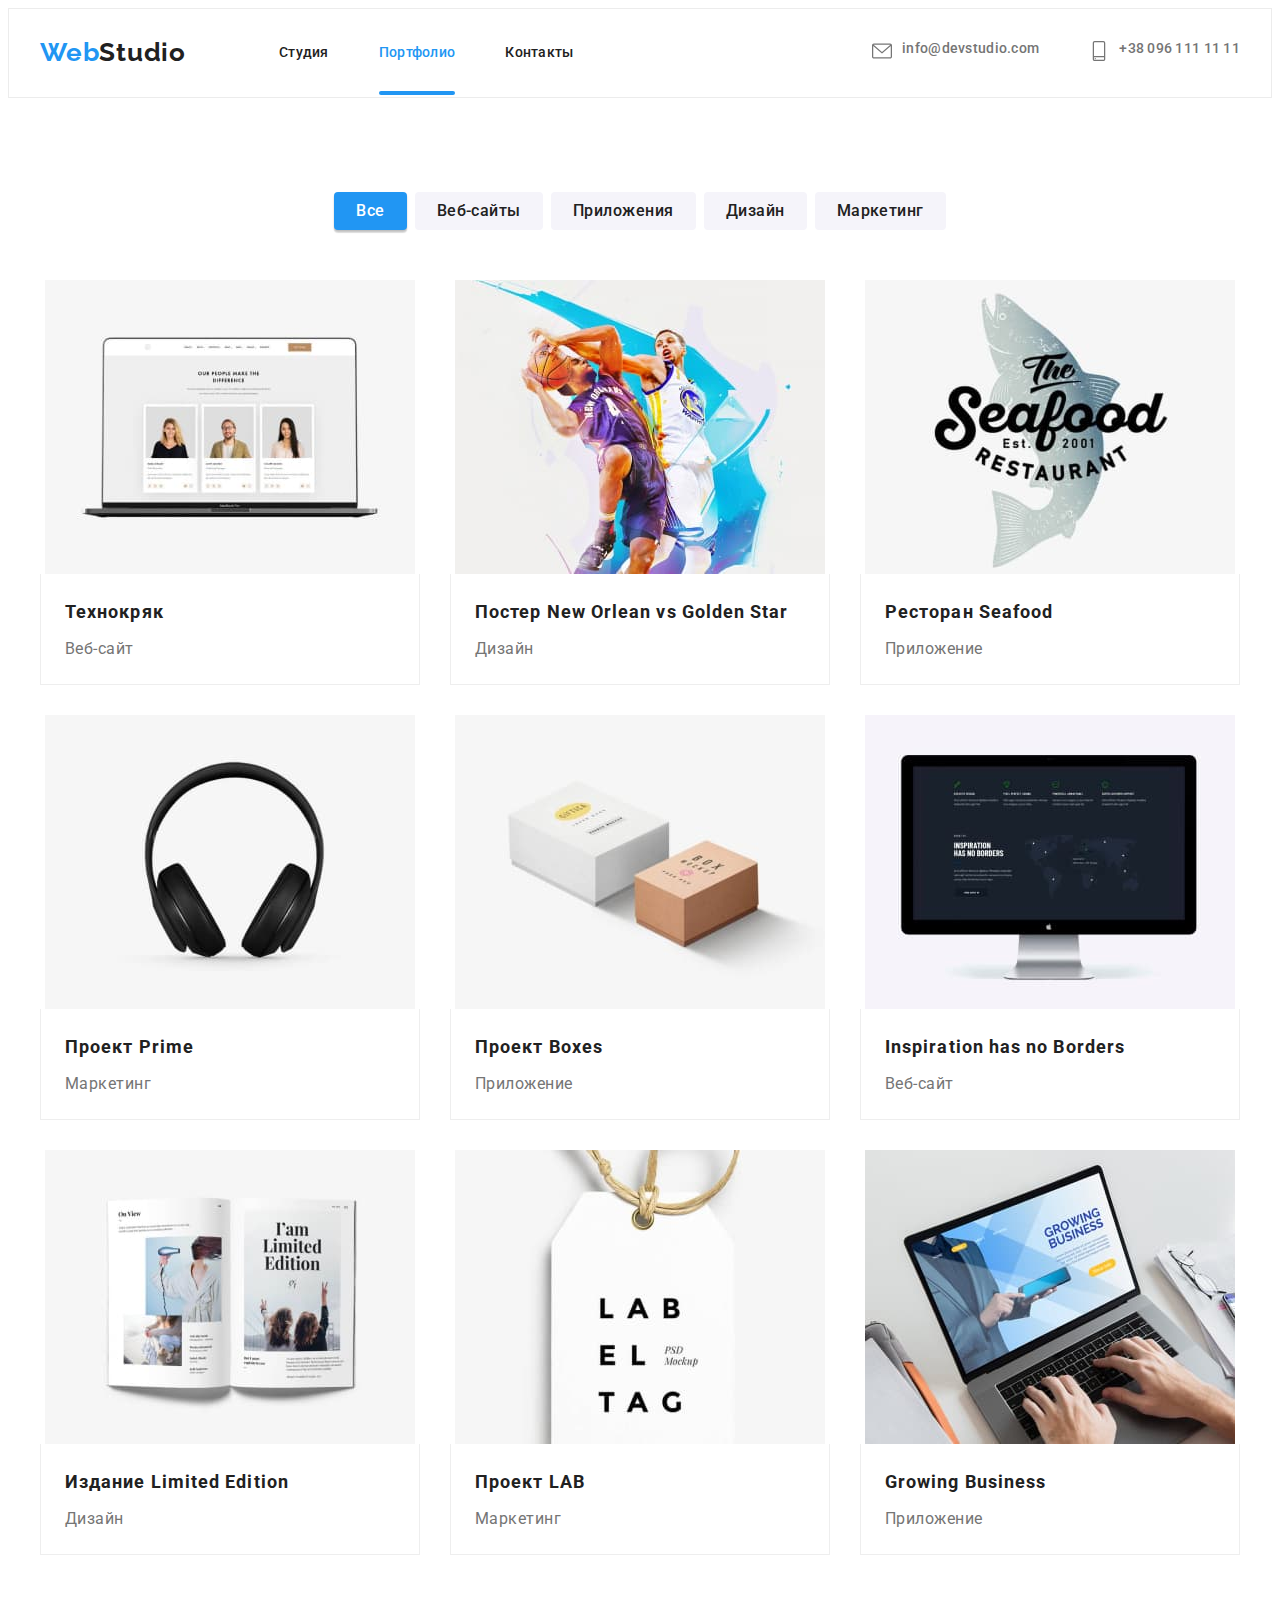
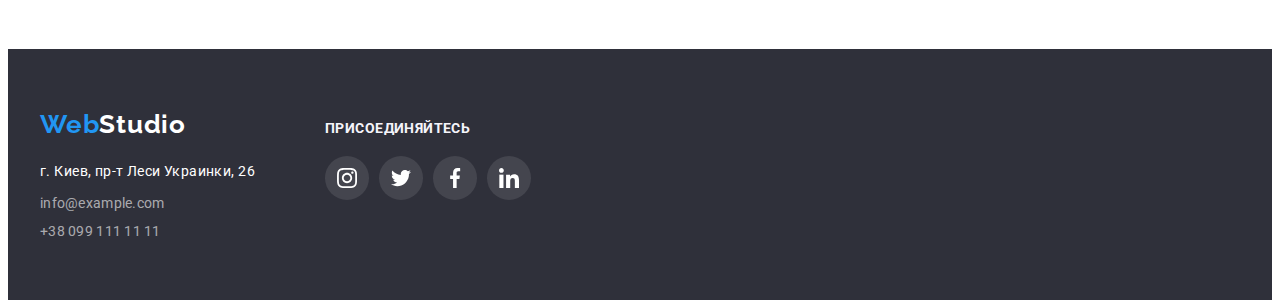
==== portfolio.html @ 468d8569 "add files" ====
<!DOCTYPE html>
<html lang="ru">
  <head>
    <meta charset="UTF-8" />
    <meta http-equiv="X-UA-Compatible" content="IE=edge" />
    <meta name="viewport" content="width=device-width, initial-scale=1.0" />
    <title>Portfolio</title>
    <link rel="stylesheet" href="./css/styles.css" />
    <link rel="preconnect" href="https://fonts.googleapis.com" />
    <link rel="preconnect" href="https://fonts.gstatic.com" crossorigin />
    <link
      href="https://fonts.googleapis.com/css2?family=Raleway:wght@700&family=Roboto:wght@400;500;700;900&display=swap"
      rel="stylesheet"
    />
    <link
      rel="stylesheet"
      href="https://cdnjs.cloudflare.com/ajax/libs/modern-normalize/1.1.0/modern-normalize.min.css"
      integrity="sha512-wpPYUAdjBVSE4KJnH1VR1HeZfpl1ub8YT/NKx4PuQ5NmX2tKuGu6U/JRp5y+Y8XG2tV+wKQpNHVUX03MfMFn9Q=="
      crossorigin="anonymous"
      referrerpolicy="no-referrer"
    />
    <link rel="stylesheet" href="./css/styles.css" />
  </head>
  <body>
    <!-- Шапка страницы -->
    <header class="header">
      <div class="container header-container">
        <nav class="header-navigation">
          <!-- Логотип компании -->
          <a class="header-logo logos link" href="./index.html"
            >Web<span class="header-logos logos link">Studio</span></a
          >
          <!-- Основные страницы сайта-->
          <ul class="header-list list">
            <li class="header-item">
              <a class="header-link links link" href="./index.html">Студия</a>
            </li>
            <li class="header-item">
              <a class="current links link active" href="./portfolio.html">Портфолио</a>
            </li>
            <li class="header-item">
              <a class="header-link links link" href="/">Контакты</a>
            </li>
          </ul>
        </nav>
        <ul class="header-contacts list">
          <li class="header-item">
            <a class="header-mail links link" href="mailto:info@devstudio.com">
              <svg class="header-social-icon" width="20" height="20">
                <use href="./images/icons.svg#icon-mail"></use>
              </svg>
              info@devstudio.com
            </a>
          </li>

          <li class="header-item">
            <a class="header-tel links link" href="tel:+380961111111"
              ><svg class="header-social-icon" width="20" height="20">
                <use href="./images/icons.svg#icon-telephone"></use>
              </svg>
              +38 096 111 11 11</a
            >
          </li>
        </ul>
      </div>
    </header>
    <!-- Главный контент страницы-->
    <main>
      <!-- Основа-->
      <section class="main-portfolio">
        <div class="container">
          <ul class="main-list list">
            <li class="main-item">
              <button class="main-current mainsbtn" type="button">Все</button>
            </li>
            <li class="main-item">
              <button class="main-btn mainsbtn" type="button">Веб-сайты</button>
            </li>
            <li class="main-item">
              <button class="main-btn mainsbtn" type="button">Приложения</button>
            </li>
            <li class="main-item">
              <button class="main-btn mainsbtn" type="button">Дизайн</button>
            </li>
            <li class="main-item">
              <button class="main-btn mainsbtn" type="button">Маркетинг</button>
            </li>
          </ul>
          <h1 class="visually-hidden">Портфолио</h1>
          <ul class="portfolio-list list">
            <li class="portfolio-item">
              <a href="" class="portfolio-link link">
                <div class="portfolio-item-wrap">
                  <img src="./images/img8.jpg" alt="Постер New Orlean vs Golden Star" width="370" />
                  <p class="portfolio-top-text">
                    Технокряк это современная площадка распространения коронавируса. Компании
                    используют эту платформу для цифрового шпионажа и атак на защищённые сервера
                    конкурентов.
                  </p>
                </div>
                <div class="porfolio-item-text">
                  <h2 class="fourth-tittle">Технокряк</h2>
                  <p class="fourth-text" lang="ru">Веб-сайт</p>
                </div>
              </a>
            </li>

            <li class="portfolio-item">
              <a href="" class="portfolio-link link">
                <div class="portfolio-item-wrap">
                  <img src="./images/img9.jpg" alt="Постер New Orlean vs Golden Star" width="370" />
                  <p class="portfolio-top-text">
                    Lorem ipsum dolor sit amet consectetur adipisicing elit. Quidem voluptatibus rem
                    placeat voluptatum quam. Eum earum adipisci, facere totam inventore accusantium
                    fugit ipsa beatae voluptate est, eligendi culpa? Adipisci, expedita.
                  </p>
                </div>
                <div class="porfolio-item-text">
                  <h2 class="fourth-tittle">Постер New Orlean vs Golden Star</h2>
                  <p class="fourth-text" lang="ru">Дизайн</p>
                </div>
              </a>
            </li>
            <li class="portfolio-item">
              <a href="" class="portfolio-link link">
                <div class="portfolio-item-wrap">
                  <img src="./images/img10.jpg" alt="Ресторан Seafood" width="370" />
                  <p class="portfolio-top-text">
                    Lorem ipsum dolor sit amet consectetur adipisicing elit. Quidem voluptatibus rem
                    placeat voluptatum quam. Eum earum adipisci, facere totam inventore accusantium
                    fugit ipsa beatae voluptate est, eligendi culpa? Adipisci, expedita.
                  </p>
                </div>
                <div class="porfolio-item-text">
                  <h2 class="fourth-tittle">Ресторан Seafood</h2>
                  <p class="fourth-text" lang="ru">Приложение</p>
                </div>
              </a>
            </li>
            <li class="portfolio-item">
              <a href="" class="portfolio-link link">
                <div class="portfolio-item-wrap">
                  <img src="./images/img11.jpg" alt="Проект Prime" width="370" />
                  <p class="portfolio-top-text">
                    Lorem ipsum dolor sit amet consectetur adipisicing elit. Quidem voluptatibus rem
                    placeat voluptatum quam. Eum earum adipisci, facere totam inventore accusantium
                    fugit ipsa beatae voluptate est, eligendi culpa? Adipisci, expedita.
                  </p>
                </div>
                <div class="porfolio-item-text">
                  <h2 class="fourth-tittle">Проект Prime</h2>
                  <p class="fourth-text" lang="ru">Маркетинг</p>
                </div>
              </a>
            </li>

            <li class="portfolio-item">
              <a href="" class="portfolio-link link">
                <div class="portfolio-item-wrap">
                  <img src="./images/img12.jpg" alt="Проект Boxes" width="370" />
                  <p class="portfolio-top-text">
                    Lorem ipsum dolor sit amet consectetur adipisicing elit. Quidem voluptatibus rem
                    placeat voluptatum quam. Eum earum adipisci, facere totam inventore accusantium
                    fugit ipsa beatae voluptate est, eligendi culpa? Adipisci, expedita.
                  </p>
                </div>
                <div class="porfolio-item-text">
                  <h2 class="fourth-tittle">Проект Boxes</h2>
                  <p class="fourth-text" lang="ru">Приложение</p>
                </div>
              </a>
            </li>

            <li class="portfolio-item">
              <a href="" class="portfolio-link link">
                <div class="portfolio-item-wrap">
                  <img src="./images/img13.jpg" alt="Inspiration has no Borders" width="370" />
                  <p class="portfolio-top-text">
                    Lorem ipsum dolor sit amet consectetur adipisicing elit. Quidem voluptatibus rem
                    placeat voluptatum quam. Eum earum adipisci, facere totam inventore accusantium
                    fugit ipsa beatae voluptate est, eligendi culpa? Adipisci, expedita.
                  </p>
                </div>
                <div class="porfolio-item-text">
                  <h2 class="fourth-tittle">Inspiration has no Borders</h2>
                  <p class="fourth-text" lang="ru">Веб-сайт</p>
                </div>
              </a>
            </li>

            <li class="portfolio-item">
              <a href="" class="portfolio-link link">
                <div class="portfolio-item-wrap">
                  <img src="./images/img14.jpg" alt="Издание Limited Edition" width="370" />
                  <p class="portfolio-top-text">
                    Lorem ipsum dolor sit amet consectetur adipisicing elit. Quidem voluptatibus rem
                    placeat voluptatum quam. Eum earum adipisci, facere totam inventore accusantium
                    fugit ipsa beatae voluptate est, eligendi culpa? Adipisci, expedita.
                  </p>
                </div>
                <div class="porfolio-item-text">
                  <h2 class="fourth-tittle">Издание Limited Edition</h2>
                  <p class="fourth-text" lang="ru">Дизайн</p>
                </div>
              </a>
            </li>

            <li class="portfolio-item">
              <a href="" class="portfolio-link link">
                <div class="portfolio-item-wrap">
                  <img src="./images/img15.jpg" alt="Проект LAB" width="370" />
                  <p class="portfolio-top-text">
                    Lorem ipsum dolor sit amet consectetur adipisicing elit. Quidem voluptatibus rem
                    placeat voluptatum quam. Eum earum adipisci, facere totam inventore accusantium
                    fugit ipsa beatae voluptate est, eligendi culpa? Adipisci, expedita.
                  </p>
                </div>
                <div class="porfolio-item-text">
                  <h2 class="fourth-tittle">Проект LAB</h2>
                  <p class="fourth-text" lang="ru">Маркетинг</p>
                </div>
              </a>
            </li>
            <li class="portfolio-item">
              <a href="" class="portfolio-link link">
                <div class="portfolio-item-wrap">
                  <img src="./images/img16.jpg" alt="Growing Business" width="370" />
                  <p class="portfolio-top-text">
                    Lorem ipsum dolor sit amet consectetur adipisicing elit. Quidem voluptatibus rem
                    placeat voluptatum quam. Eum earum adipisci, facere totam inventore accusantium
                    fugit ipsa beatae voluptate est, eligendi culpa? Adipisci, expedita.
                  </p>
                </div>
                <div class="porfolio-item-text">
                  <h2 class="fourth-tittle">Growing Business</h2>
                  <p class="fourth-text" lang="ru">Приложение</p>
                </div>
              </a>
            </li>
          </ul>
        </div>
      </section>
    </main>
    <!-- Подвал сайта-->
    <footer class="footer">
      <div class="container">
        <div class="contact-information">
          <a class="header-logo-footer logos link" href="./index.html"
            >Web<span class="footer-logos logos link">Studio</span></a
          >
          <address class="adress">
            <ul class="footer-list list">
              <li class="footer-item">г. Киев, пр-т Леси Украинки, 26</li>

              <li class="footer-mail-item">
                <a class="footer-mail footer-links link" href="mailto:info@example.com"
                  >info@example.com</a
                >
              </li>
              <li>
                <a class="footer-tel footer-links link" href="tel:+380991111111"
                  >+38 099 111 11 11</a
                >
              </li>
            </ul>
          </address>
        </div>
        <div class="logo-adress-social">
          <p class="footer-social-title">Присоединяйтесь</p>
          <ul class="footer-social-list list">
            <li class="footer-social-item">
              <a href="" class="footer-social-link">
                <svg class="footer-social-icon" width="20" height="20">
                  <use href="./images/icons.svg#icon-instagram"></use>
                </svg>
              </a>
            </li>
            <li class="footer-social-item">
              <a href="" class="footer-social-link"
                ><svg class="footer-social-icon" width="20" height="20">
                  <use href="./images/icons.svg#icon-twitter"></use>
                </svg>
              </a>
            </li>
            <li class="footer-social-item">
              <a href="" class="footer-social-link"
                ><svg class="footer-social-icon" width="20" height="20">
                  <use href="./images/icons.svg#icon-facebook"></use>
                </svg>
              </a>
            </li>
            <li class="footer-social-item">
              <a href="" class="footer-social-link"
                ><svg class="footer-social-icon" width="20" height="20">
                  <use href="./images/icons.svg#icon-linkedin"></use>
                </svg>
              </a>
            </li>
          </ul>
        </div>
      </div>
    </footer>
  </body>
</html>
---- css/styles.css ----
:root {
  --main-title-color: #ffffff;
  --second-tittle-color: #212121;
  --first-text-color: #757575;
  --second-text-color: rgba(255, 255, 255, 0.6);
  --main-button-color: #2196f3;
  --main-hero-color: #2f303a;
  --aftermain-color: #f5f4fa;
  --social-icon: #afb1b8;
  --footer-social: rgba(255, 255, 255, 0.1);
  --portfolio-top-text: rgba(33, 150, 243, 0.9);
  --main-text-back: rgba(47, 48, 58, 0.8);
  --ms--cubic: 250ms cubic-bezier(0.4, 0, 0.2, 1);
  --button-color: #188ce8;
}

p,
h1,
h2,
h3,
h4,
h5,
h6 {
  margin: 0;
}
img {
  display: block;
  margin: 0px auto;
}
ul {
  margin: 0;
  padding: 0;
}

button {
  cursor: pointer;
}
.container {
  width: 1200px;
  padding-left: 15px;
  padding-right: 15px;
  margin: 0 auto;
}

.footer > .container {
  display: flex;
  align-items: baseline;
}
body {
  font-family: 'Roboto', sans-serif;
}

.list {
  list-style: none;
}

.link {
  text-decoration: none;
}
.visually-hidden {
  position: absolute;
  white-space: nowrap;
  width: 1px;
  height: 1px;
  overflow: hidden;
  border: 0;
  padding: 0;
  clip: rect(0 0 0 0);
  clip-path: inset(50%);
  margin: -1px;
}

.current {
  text-decoration: none;
  font-weight: 500;
  font-size: 14px;
  line-height: 1.14;
  letter-spacing: 0.02em;
  color: var(--main-button-color);
  position: relative;
}
.logos {
  font-family: Raleway;
  font-weight: 700;
  font-size: 26px;
  line-height: 1.2;
  letter-spacing: 0.03em;
}
.links {
  font-weight: 500;
  font-size: 14px;
  line-height: 1.14;
  letter-spacing: 0.02em;
  padding-top: 32px;
  padding-bottom: 32px;
  display: flex;
}
.footer-links {
  font-style: normal;
  font-weight: 400;
  font-size: 14px;
  line-height: 1.14;
  letter-spacing: 0.02em;
}

.mainsbtn {
  font-family: inherit;
  border-radius: 4px;
  border: none;
  font-weight: 500;
  font-size: 16px;
  line-height: 1.62;
  text-align: center;
  letter-spacing: 0.03em;
  padding: 6px 22px 6px 22px;
}

/* -------------HEADER*/
.header {
  border: 1px solid #ececec;
}
.header-list {
  display: flex;
}
.header-contacts {
  display: flex;
  align-items: center;
  margin-left: auto;
}
.header-navigation {
  display: flex;
  align-items: center;
}
.header-container {
  display: flex;
  align-items: center;
}
.footer-list {
}
.header-logo {
  color: var(--main-button-color);
  padding-top: 24px;
  padding-bottom: 24px;
  margin-right: 93px;
}
.header-logo-footer {
  color: var(--main-button-color);

  margin-bottom: 20px;
  display: flex;
}
.header-item {
  margin-right: 50px;
}
.header-item:last-child {
  margin-right: 0;
}
.header-logos {
  color: var(--second-tittle-color);
}

.header-link {
  color: var(--second-tittle-color);

  transition: color var(--ms--cubic);
}

.header-link:hover,
.header-link:focus {
  color: var(--main-button-color);
}
.current.active::after {
  content: '';
  width: 100%;
  height: 4px;
  border-radius: 10px;
  background-color: var(--main-button-color);
  position: absolute;
  left: 0;
  bottom: -2px;
}
.header-mail {
  color: var(--first-text-color);
  transition: color var(--ms--cubic);
}
.header-mail:hover,
.header-mail:focus {
  color: var(--main-button-color);
}

.header-tel {
  color: var(--first-text-color);
  transition: color var(--ms--cubic);
}
.header-tel:hover,
.header-tel:focus {
  color: var(--main-button-color);
}

.header-social-link {
  display: flex;
  align-items: center;
  justify-content: center;
  color: var(--first-text-color);
}

.header-social-icon {
  fill: currentColor;
  display: flex;
  align-items: center;
  justify-content: center;
  margin-right: 10px;
  padding-bottom: 4px;
}

/* -------------HERO*/
.hero {
  background-color: var(--main-hero-color);
  background-image: linear-gradient(rgba(47, 48, 58, 0.4), rgba(47, 48, 58, 0.4)),
    url(../images/hero-bg.jpg);
  background-repeat: no-repeat;
  background-position: center;
  background-size: cover;
  font-style: inherit;
  text-align: center;
  max-height: 600px;
  max-width: 1600px;
  margin: 0 auto;
  padding-top: 200px;
  padding-bottom: 200px;
}

.hero-item {
  font-weight: 900;
  font-size: 44px;
  line-height: 1.5;
  letter-spacing: 0.06em;
  text-transform: uppercase;
  color: var(--main-title-color);
  margin: auto;
  display: block;
  width: 696px;
  margin-bottom: 30px;
}
.hero-btn {
  font-family: inherit;
  font-weight: 700;
  font-size: 16px;
  line-height: 1.9;
  align-items: center;
  letter-spacing: 0.06em;
  color: var(--main-title-color);
  background: var(--main-button-color);
  box-shadow: 0px 4px 4px rgba(0, 0, 0, 0.15);
  border-radius: 4px;
  border: none;
  padding: 10px 32px 10px 32px;
  display: block;
  margin: auto;
  min-width: 200px;
  transition: background-color var(--ms--cubic), border-radius var(--ms--cubic),
    box-shadow var(--ms--cubic);
}

.hero-btn:hover,
.hero-btn:focus {
  background-color: var(--button-color);
  border-radius: 4px;
  box-shadow: 0px 4px 4px rgba(0, 0, 0, 0.15);
}
.section {
  padding-top: 94px;
  padding-bottom: 94px;
}

.premain-icon {
}

.premain-icon-title {
  font-weight: 700;
  font-size: 36px;
  line-height: 1.17;
  text-align: center;
  letter-spacing: 0.03em;
  color: var(--second-tittle-color);
  margin-bottom: 50px;
}

.premain-icon-item {
  margin-bottom: 30px;
  display: flex;
  align-items: center;
  justify-content: center;
  border-radius: 4px;
  width: 270px;
  height: 120px;
  background: var(--aftermain-color);
  color: var(--social-icon);
}

.premain-icon-item-icon {
  fill: currentColor;
  width: 70px;
  height: 70px;
}

/* -------------PREMAIN*/

.premain-list {
  display: flex;
}

.premain-item {
  margin-right: 30px;
}

.premain-item:last-child {
  margin-right: 0px;
}
.first-title {
  font-weight: 700;
  font-size: 14px;
  line-height: 1.14;
  letter-spacing: 0.03em;
  text-transform: uppercase;
  color: var(--second-tittle-color);
  margin-bottom: 10px;
}
.first-text {
  font-size: 14px;
  line-height: 1.71;
  letter-spacing: 0.03em;
  color: var(--first-text-color);
  width: 270px;
  height: 75px;
}

/* -------------MAIN*/
.main {
  padding-bottom: 94px;
}

.maintitle {
  font-weight: 700;
  font-size: 36px;
  line-height: 1.17;
  text-align: center;
  letter-spacing: 0.03em;
  color: var(--second-tittle-color);
  margin-bottom: 50px;
}
.mainlist {
  display: flex;
  flex-wrap: wrap;
  margin-right: -30px;
  margin-bottom: -30px;
}
.mainitem {
  flex-basis: calc(100% / 3 - 30px);
  margin-right: 30px;
  margin-bottom: 30px;
  position: relative;
}
.main-text {
  position: absolute;
  bottom: 0;
  left: 0;
  width: 100%;
  height: 70px;
  font-style: normal;
  font-weight: bold;
  font-size: 14px;
  line-height: 1.15;
  text-align: center;
  letter-spacing: 0.03em;
  text-transform: uppercase;
  color: var(--main-title-color);
  background-color: var(--main-text-back);
  display: flex;
  justify-content: center;
  flex-wrap: wrap;
  align-content: center;
}
/* -------------AFTERMAIN*/

.aftermain {
  background-color: var(--aftermain-color);
  text-align: center;
}

.aftermain-list {
  display: flex;
  flex-wrap: wrap;
  margin-right: -30px;
  margin-bottom: -30px;
}
.aftermain-item {
  flex-basis: calc(100% / 4 - 30px);
  margin-right: 30px;
  margin-bottom: 30px;
}
.aftermain-item {
  background: var(--main-title-color);
  box-shadow: 0px 1px 3px rgba(0, 0, 0, 0.12), 0px 1px 1px rgba(0, 0, 0, 0.14),
    0px 2px 1px rgba(0, 0, 0, 0.2);
  border-radius: 0px 0px 4px 4px;
  width: 270px;
  height: 428px;
}
.aftermain-title {
  font-weight: 700;
  font-size: 36px;
  line-height: 1.16;
  text-align: center;
  letter-spacing: 0.03em;
  color: var(--second-tittle-color);
  margin-bottom: 50px;
}

.after-main-text {
  padding: 30px 32px;
}
.porfolio-item-text {
  padding-top: 20px;
  padding-left: 24px;
  padding-bottom: 20px;
  padding-right: 24px;
  border: 1px solid #eeeeee;
  border-width: 0px 1px 1px 1px;
}
.second-title {
  font-weight: 500;
  font-size: 16px;
  line-height: 1.19;
  text-align: center;
  letter-spacing: 0.03em;
  color: var(--second-tittle-color);
  margin-bottom: 10px;
}

.third-title {
  font-size: 16px;
  line-height: 1.19;
  text-align: center;
  letter-spacing: 0.03em;
  color: var(--first-text-color);
  margin-bottom: 16px;
}

.masters-social-list {
  display: flex;
  justify-content: center;
}

.masters-social-item {
  width: 44px;
  height: 44px;
}

.masters-social-item + .masters-social-item {
  margin-left: 10px;
}

.masters-social-link {
  width: 100%;
  height: 100%;
  border-radius: 50%;
  display: flex;
  align-items: center;
  justify-content: center;
  background-color: var(--main-title-color);
  color: var(--social-icon);
  transition: color var(--ms--cubic), background-color var(--ms--cubic);
}

.masters-social-icon {
  fill: currentColor;
}

.masters-social-link:hover,
.masters-social-link:focus {
  background-color: var(--main-button-color);
  color: var(--aftermain-color);
}

/*CLIENTS*/

.clients {
  padding-top: 94px;
  padding-bottom: 94px;
}

.clients-title {
  font-weight: 700;
  font-size: 36px;
  line-height: 1.17;
  text-align: center;
  letter-spacing: 0.03em;
  color: var(--second-tittle-color);
  margin-bottom: 50px;
}
.clients-list {
  display: flex;
  flex-wrap: wrap;
  margin-right: -30px;
  justify-content: center;
}
.clients-item {
  flex-basis: calc(100% / 6 - 30px);
  margin-right: 30px;
}

.clients-item-icon {
  width: 106px;
  height: 60px;
  fill: currentColor;
}

.clients-item-link {
  display: flex;
  align-items: center;
  justify-content: center;
  color: var(--social-icon);
  border: 1px solid #afb1b8;
  box-sizing: border-box;
  border-radius: 4px;
  width: 170px;
  height: 92px;
  display: flex;
  align-items: center;
  justify-content: center;
  transition: color var(--ms--cubic), border var(--ms--cubic);
}

.clients-item-link:hover,
.clients-item-link:focus {
  color: var(--main-button-color);
  border: 1px solid #2196f3;
}

/* -------------FOOTER*/
.footer {
  background-color: var(--main-hero-color);
  font-style: inherit;
  padding-top: 60px;
  padding-bottom: 60px;
}

.footer-item {
  font-weight: 400;
  font-size: 14px;
  line-height: 1.71;
  letter-spacing: 0.03em;
  color: var(--main-title-color);
  font-style: normal;
  margin-bottom: 9px;
  display: flex;
}

.footer-logos {
  font-family: Raleway;
  font-weight: 700;
  font-size: 26px;
  line-height: 1.2;
  letter-spacing: 0.03em;
  color: var(--main-title-color);
}
.footer-mail-item {
  margin-bottom: 9px;
}
.footer-mail {
  color: var(--second-text-color);
  display: inline-block;
  transition: color var(--ms--cubic);
}
.footer-mail:hover,
.footer-mail:focus {
  color: var(--main-button-color);
}

.footer-tel {
  color: var(--second-text-color);
  transition: color var(--ms--cubic);
}
.footer-tel:hover,
.footer-tel:focus {
  color: var(--main-button-color);
}

.footer-social-list {
  display: flex;
}
.footer-social {
}

.footer-social-item {
  width: 44px;
  height: 44px;
}
.logo-adress-social {
  margin-left: 70px;
}
.footer-social-item + .footer-social-item {
  margin-left: 10px;
}
.footer-social-title {
  font-style: normal;
  font-weight: bold;
  font-size: 14px;
  line-height: 1.1;
  letter-spacing: 0.03em;
  text-transform: uppercase;
  color: var(--aftermain-color);
  margin-bottom: 20px;
}

.footer-social-link {
  width: 100%;
  height: 100%;
  border-radius: 50%;
  display: flex;
  align-items: center;
  justify-content: center;
  background-color: var(--footer-social);
  color: var(--main-title-color);
  transition: background-color var(--ms--cubic);
}

.footer-social-icon {
  fill: currentColor;
}

.footer-social-link:hover,
.footer-social-link:focus {
  background-color: var(--main-button-color);
}
.backdrop {
  width: 100vw;
  height: 100vh;
  background-color: rgba(23, 26, 36, 0.2);
  position: fixed;
  top: 0;
  left: 0;
  transition: opacity 300ms, visibility 300ms;
}
.backdrop.is-hidden .modal {
  transform: scale(1.5) rotate(270deg) translate(100px, 100px);
}

.modal {
  width: 528px;
  min-height: 581px;
  background-color: #ffffff;
  border-radius: 5px;
  position: absolute;
  top: 50%;
  left: 50%;
  transform: scale(1) rotate(0) translate(-50%, -50%);
  transition: transform 250ms;
}

.modal-close {
  position: absolute;
  top: 10px;
  right: 10px;
  width: 30px;
  height: 30px;
  background-color: transparent;
  border: 1px solid #999999;
  border-radius: 50%;
  display: flex;
  align-items: center;
  justify-content: center;
}

.is-hidden {
  visibility: hidden;
  opacity: 0;
  pointer-events: none;
}

/* -------------PORTFOLIO*/
.main-current {
  color: var(--main-title-color);
  background: var(--main-button-color);
  box-shadow: 0px 3px 1px rgba(0, 0, 0, 0.1), 0px 1px 2px rgba(0, 0, 0, 0.08),
    0px 2px 2px rgba(0, 0, 0, 0.12);
}

.main-btn {
  color: var(--second-tittle-color);
  background: var(--aftermain-color);
  transition: color var(--ms--cubic), background var(--ms--cubic), box-shadow var(--ms--cubic);
}

.main-btn:hover,
.main-btn:active,
.main-btn:focus {
  color: var(--main-title-color);
  background: var(--main-button-color);
  box-shadow: 0px 3px 1px rgba(0, 0, 0, 0.1), 0px 1px 2px rgba(0, 0, 0, 0.08),
    0px 2px 2px rgba(0, 0, 0, 0.12);
}
.main-list {
  display: flex;
  text-align: center;
  margin-bottom: 50px;
  justify-content: center;
}
.main-portfolio {
  padding-top: 94px;
  padding-bottom: 94px;
}
.main-item {
  margin-right: 8px;
}
.main-item:last-child {
  margin-right: 0;
}
.portfolio-list {
  display: flex;
  flex-wrap: wrap;
  margin-right: -30px;
  margin-bottom: -30px;
}
.portfolio-item {
  background: var(--main-title-color);
  box-sizing: border-box;
  flex-basis: calc(100% / 3 - 30px);
  margin-right: 30px;
  margin-bottom: 30px;
  transition: transform var(--ms--cubic);
}

.portfolio-item:hover .portfolio-top-text,
.portfolio-item:focus .portfolio-top-text {
  transform: translateY(0);
}

.portfolio-link {
  display: block;
  transition: box-shadow var(--ms--cubic);
  transition: transform var(--ms--cubic);
}

.portfolio-link:hover,
.portfolio-link:focus {
  box-shadow: 0px 1px 1px rgba(0, 0, 0, 0.12), 0px 4px 4px rgba(0, 0, 0, 0.06),
    1px 4px 6px rgba(0, 0, 0, 0.16);
}
.portfolio-link:hover .portfolio-top-text,
.portfolio-link:focus .portfolio-top-text {
  transform: translateY(0);
}

.fourth-tittle {
  font-weight: 700;
  font-size: 18px;
  line-height: 2;
  letter-spacing: 0.06em;
  color: var(--second-tittle-color);
  margin-bottom: 4px;
}

.fourth-text {
  font-size: 16px;
  line-height: 1.87;
  letter-spacing: 0.03em;
  color: var(--first-text-color);
}
.portfolio-item-wrap {
  position: relative;
  overflow: hidden;
}
.portfolio-top-text {
  position: absolute;
  left: 0;
  top: 0;
  font-style: normal;
  font-weight: normal;
  font-size: 18px;
  line-height: 1.56;
  letter-spacing: 0.03em;
  color: var(--main-title-color);
  background-color: var(--portfolio-top-text);
  padding: 63px 24px;
  height: 100%;
  transform: translateY(101%);
  transition: transform var(--ms--cubic);
}
---- css/styles.css ----
:root {
  --main-title-color: #ffffff;
  --second-tittle-color: #212121;
  --first-text-color: #757575;
  --second-text-color: rgba(255, 255, 255, 0.6);
  --main-button-color: #2196f3;
  --main-hero-color: #2f303a;
  --aftermain-color: #f5f4fa;
  --social-icon: #afb1b8;
  --footer-social: rgba(255, 255, 255, 0.1);
  --portfolio-top-text: rgba(33, 150, 243, 0.9);
  --main-text-back: rgba(47, 48, 58, 0.8);
  --ms--cubic: 250ms cubic-bezier(0.4, 0, 0.2, 1);
  --button-color: #188ce8;
}

p,
h1,
h2,
h3,
h4,
h5,
h6 {
  margin: 0;
}
img {
  display: block;
  margin: 0px auto;
}
ul {
  margin: 0;
  padding: 0;
}

button {
  cursor: pointer;
}
.container {
  width: 1200px;
  padding-left: 15px;
  padding-right: 15px;
  margin: 0 auto;
}

.footer > .container {
  display: flex;
  align-items: baseline;
}
body {
  font-family: 'Roboto', sans-serif;
}

.list {
  list-style: none;
}

.link {
  text-decoration: none;
}
.visually-hidden {
  position: absolute;
  white-space: nowrap;
  width: 1px;
  height: 1px;
  overflow: hidden;
  border: 0;
  padding: 0;
  clip: rect(0 0 0 0);
  clip-path: inset(50%);
  margin: -1px;
}

.current {
  text-decoration: none;
  font-weight: 500;
  font-size: 14px;
  line-height: 1.14;
  letter-spacing: 0.02em;
  color: var(--main-button-color);
  position: relative;
}
.logos {
  font-family: Raleway;
  font-weight: 700;
  font-size: 26px;
  line-height: 1.2;
  letter-spacing: 0.03em;
}
.links {
  font-weight: 500;
  font-size: 14px;
  line-height: 1.14;
  letter-spacing: 0.02em;
  padding-top: 32px;
  padding-bottom: 32px;
  display: flex;
}
.footer-links {
  font-style: normal;
  font-weight: 400;
  font-size: 14px;
  line-height: 1.14;
  letter-spacing: 0.02em;
}

.mainsbtn {
  font-family: inherit;
  border-radius: 4px;
  border: none;
  font-weight: 500;
  font-size: 16px;
  line-height: 1.62;
  text-align: center;
  letter-spacing: 0.03em;
  padding: 6px 22px 6px 22px;
}

/* -------------HEADER*/
.header {
  border: 1px solid #ececec;
}
.header-list {
  display: flex;
}
.header-contacts {
  display: flex;
  align-items: center;
  margin-left: auto;
}
.header-navigation {
  display: flex;
  align-items: center;
}
.header-container {
  display: flex;
  align-items: center;
}
.footer-list {
}
.header-logo {
  color: var(--main-button-color);
  padding-top: 24px;
  padding-bottom: 24px;
  margin-right: 93px;
}
.header-logo-footer {
  color: var(--main-button-color);

  margin-bottom: 20px;
  display: flex;
}
.header-item {
  margin-right: 50px;
}
.header-item:last-child {
  margin-right: 0;
}
.header-logos {
  color: var(--second-tittle-color);
}

.header-link {
  color: var(--second-tittle-color);

  transition: color var(--ms--cubic);
}

.header-link:hover,
.header-link:focus {
  color: var(--main-button-color);
}
.current.active::after {
  content: '';
  width: 100%;
  height: 4px;
  border-radius: 10px;
  background-color: var(--main-button-color);
  position: absolute;
  left: 0;
  bottom: -2px;
}
.header-mail {
  color: var(--first-text-color);
  transition: color var(--ms--cubic);
}
.header-mail:hover,
.header-mail:focus {
  color: var(--main-button-color);
}

.header-tel {
  color: var(--first-text-color);
  transition: color var(--ms--cubic);
}
.header-tel:hover,
.header-tel:focus {
  color: var(--main-button-color);
}

.header-social-link {
  display: flex;
  align-items: center;
  justify-content: center;
  color: var(--first-text-color);
}

.header-social-icon {
  fill: currentColor;
  display: flex;
  align-items: center;
  justify-content: center;
  margin-right: 10px;
  padding-bottom: 4px;
}

/* -------------HERO*/
.hero {
  background-color: var(--main-hero-color);
  background-image: linear-gradient(rgba(47, 48, 58, 0.4), rgba(47, 48, 58, 0.4)),
    url(../images/hero-bg.jpg);
  background-repeat: no-repeat;
  background-position: center;
  background-size: cover;
  font-style: inherit;
  text-align: center;
  max-height: 600px;
  max-width: 1600px;
  margin: 0 auto;
  padding-top: 200px;
  padding-bottom: 200px;
}

.hero-item {
  font-weight: 900;
  font-size: 44px;
  line-height: 1.5;
  letter-spacing: 0.06em;
  text-transform: uppercase;
  color: var(--main-title-color);
  margin: auto;
  display: block;
  width: 696px;
  margin-bottom: 30px;
}
.hero-btn {
  font-family: inherit;
  font-weight: 700;
  font-size: 16px;
  line-height: 1.9;
  align-items: center;
  letter-spacing: 0.06em;
  color: var(--main-title-color);
  background: var(--main-button-color);
  box-shadow: 0px 4px 4px rgba(0, 0, 0, 0.15);
  border-radius: 4px;
  border: none;
  padding: 10px 32px 10px 32px;
  display: block;
  margin: auto;
  min-width: 200px;
  transition: background-color var(--ms--cubic), border-radius var(--ms--cubic),
    box-shadow var(--ms--cubic);
}

.hero-btn:hover,
.hero-btn:focus {
  background-color: var(--button-color);
  border-radius: 4px;
  box-shadow: 0px 4px 4px rgba(0, 0, 0, 0.15);
}
.section {
  padding-top: 94px;
  padding-bottom: 94px;
}

.premain-icon {
}

.premain-icon-title {
  font-weight: 700;
  font-size: 36px;
  line-height: 1.17;
  text-align: center;
  letter-spacing: 0.03em;
  color: var(--second-tittle-color);
  margin-bottom: 50px;
}

.premain-icon-item {
  margin-bottom: 30px;
  display: flex;
  align-items: center;
  justify-content: center;
  border-radius: 4px;
  width: 270px;
  height: 120px;
  background: var(--aftermain-color);
  color: var(--social-icon);
}

.premain-icon-item-icon {
  fill: currentColor;
  width: 70px;
  height: 70px;
}

/* -------------PREMAIN*/

.premain-list {
  display: flex;
}

.premain-item {
  margin-right: 30px;
}

.premain-item:last-child {
  margin-right: 0px;
}
.first-title {
  font-weight: 700;
  font-size: 14px;
  line-height: 1.14;
  letter-spacing: 0.03em;
  text-transform: uppercase;
  color: var(--second-tittle-color);
  margin-bottom: 10px;
}
.first-text {
  font-size: 14px;
  line-height: 1.71;
  letter-spacing: 0.03em;
  color: var(--first-text-color);
  width: 270px;
  height: 75px;
}

/* -------------MAIN*/
.main {
  padding-bottom: 94px;
}

.maintitle {
  font-weight: 700;
  font-size: 36px;
  line-height: 1.17;
  text-align: center;
  letter-spacing: 0.03em;
  color: var(--second-tittle-color);
  margin-bottom: 50px;
}
.mainlist {
  display: flex;
  flex-wrap: wrap;
  margin-right: -30px;
  margin-bottom: -30px;
}
.mainitem {
  flex-basis: calc(100% / 3 - 30px);
  margin-right: 30px;
  margin-bottom: 30px;
  position: relative;
}
.main-text {
  position: absolute;
  bottom: 0;
  left: 0;
  width: 100%;
  height: 70px;
  font-style: normal;
  font-weight: bold;
  font-size: 14px;
  line-height: 1.15;
  text-align: center;
  letter-spacing: 0.03em;
  text-transform: uppercase;
  color: var(--main-title-color);
  background-color: var(--main-text-back);
  display: flex;
  justify-content: center;
  flex-wrap: wrap;
  align-content: center;
}
/* -------------AFTERMAIN*/

.aftermain {
  background-color: var(--aftermain-color);
  text-align: center;
}

.aftermain-list {
  display: flex;
  flex-wrap: wrap;
  margin-right: -30px;
  margin-bottom: -30px;
}
.aftermain-item {
  flex-basis: calc(100% / 4 - 30px);
  margin-right: 30px;
  margin-bottom: 30px;
}
.aftermain-item {
  background: var(--main-title-color);
  box-shadow: 0px 1px 3px rgba(0, 0, 0, 0.12), 0px 1px 1px rgba(0, 0, 0, 0.14),
    0px 2px 1px rgba(0, 0, 0, 0.2);
  border-radius: 0px 0px 4px 4px;
  width: 270px;
  height: 428px;
}
.aftermain-title {
  font-weight: 700;
  font-size: 36px;
  line-height: 1.16;
  text-align: center;
  letter-spacing: 0.03em;
  color: var(--second-tittle-color);
  margin-bottom: 50px;
}

.after-main-text {
  padding: 30px 32px;
}
.porfolio-item-text {
  padding-top: 20px;
  padding-left: 24px;
  padding-bottom: 20px;
  padding-right: 24px;
  border: 1px solid #eeeeee;
  border-width: 0px 1px 1px 1px;
}
.second-title {
  font-weight: 500;
  font-size: 16px;
  line-height: 1.19;
  text-align: center;
  letter-spacing: 0.03em;
  color: var(--second-tittle-color);
  margin-bottom: 10px;
}

.third-title {
  font-size: 16px;
  line-height: 1.19;
  text-align: center;
  letter-spacing: 0.03em;
  color: var(--first-text-color);
  margin-bottom: 16px;
}

.masters-social-list {
  display: flex;
  justify-content: center;
}

.masters-social-item {
  width: 44px;
  height: 44px;
}

.masters-social-item + .masters-social-item {
  margin-left: 10px;
}

.masters-social-link {
  width: 100%;
  height: 100%;
  border-radius: 50%;
  display: flex;
  align-items: center;
  justify-content: center;
  background-color: var(--main-title-color);
  color: var(--social-icon);
  transition: color var(--ms--cubic), background-color var(--ms--cubic);
}

.masters-social-icon {
  fill: currentColor;
}

.masters-social-link:hover,
.masters-social-link:focus {
  background-color: var(--main-button-color);
  color: var(--aftermain-color);
}

/*CLIENTS*/

.clients {
  padding-top: 94px;
  padding-bottom: 94px;
}

.clients-title {
  font-weight: 700;
  font-size: 36px;
  line-height: 1.17;
  text-align: center;
  letter-spacing: 0.03em;
  color: var(--second-tittle-color);
  margin-bottom: 50px;
}
.clients-list {
  display: flex;
  flex-wrap: wrap;
  margin-right: -30px;
  justify-content: center;
}
.clients-item {
  flex-basis: calc(100% / 6 - 30px);
  margin-right: 30px;
}

.clients-item-icon {
  width: 106px;
  height: 60px;
  fill: currentColor;
}

.clients-item-link {
  display: flex;
  align-items: center;
  justify-content: center;
  color: var(--social-icon);
  border: 1px solid #afb1b8;
  box-sizing: border-box;
  border-radius: 4px;
  width: 170px;
  height: 92px;
  display: flex;
  align-items: center;
  justify-content: center;
  transition: color var(--ms--cubic), border var(--ms--cubic);
}

.clients-item-link:hover,
.clients-item-link:focus {
  color: var(--main-button-color);
  border: 1px solid #2196f3;
}

/* -------------FOOTER*/
.footer {
  background-color: var(--main-hero-color);
  font-style: inherit;
  padding-top: 60px;
  padding-bottom: 60px;
}

.footer-item {
  font-weight: 400;
  font-size: 14px;
  line-height: 1.71;
  letter-spacing: 0.03em;
  color: var(--main-title-color);
  font-style: normal;
  margin-bottom: 9px;
  display: flex;
}

.footer-logos {
  font-family: Raleway;
  font-weight: 700;
  font-size: 26px;
  line-height: 1.2;
  letter-spacing: 0.03em;
  color: var(--main-title-color);
}
.footer-mail-item {
  margin-bottom: 9px;
}
.footer-mail {
  color: var(--second-text-color);
  display: inline-block;
  transition: color var(--ms--cubic);
}
.footer-mail:hover,
.footer-mail:focus {
  color: var(--main-button-color);
}

.footer-tel {
  color: var(--second-text-color);
  transition: color var(--ms--cubic);
}
.footer-tel:hover,
.footer-tel:focus {
  color: var(--main-button-color);
}

.footer-social-list {
  display: flex;
}
.footer-social {
}

.footer-social-item {
  width: 44px;
  height: 44px;
}
.logo-adress-social {
  margin-left: 70px;
}
.footer-social-item + .footer-social-item {
  margin-left: 10px;
}
.footer-social-title {
  font-style: normal;
  font-weight: bold;
  font-size: 14px;
  line-height: 1.1;
  letter-spacing: 0.03em;
  text-transform: uppercase;
  color: var(--aftermain-color);
  margin-bottom: 20px;
}

.footer-social-link {
  width: 100%;
  height: 100%;
  border-radius: 50%;
  display: flex;
  align-items: center;
  justify-content: center;
  background-color: var(--footer-social);
  color: var(--main-title-color);
  transition: background-color var(--ms--cubic);
}

.footer-social-icon {
  fill: currentColor;
}

.footer-social-link:hover,
.footer-social-link:focus {
  background-color: var(--main-button-color);
}
.backdrop {
  width: 100vw;
  height: 100vh;
  background-color: rgba(23, 26, 36, 0.2);
  position: fixed;
  top: 0;
  left: 0;
  transition: opacity 300ms, visibility 300ms;
}
.backdrop.is-hidden .modal {
  transform: scale(1.5) rotate(270deg) translate(100px, 100px);
}

.modal {
  width: 528px;
  min-height: 581px;
  background-color: #ffffff;
  border-radius: 5px;
  position: absolute;
  top: 50%;
  left: 50%;
  transform: scale(1) rotate(0) translate(-50%, -50%);
  transition: transform 250ms;
}

.modal-close {
  position: absolute;
  top: 10px;
  right: 10px;
  width: 30px;
  height: 30px;
  background-color: transparent;
  border: 1px solid #999999;
  border-radius: 50%;
  display: flex;
  align-items: center;
  justify-content: center;
}

.is-hidden {
  visibility: hidden;
  opacity: 0;
  pointer-events: none;
}

/* -------------PORTFOLIO*/
.main-current {
  color: var(--main-title-color);
  background: var(--main-button-color);
  box-shadow: 0px 3px 1px rgba(0, 0, 0, 0.1), 0px 1px 2px rgba(0, 0, 0, 0.08),
    0px 2px 2px rgba(0, 0, 0, 0.12);
}

.main-btn {
  color: var(--second-tittle-color);
  background: var(--aftermain-color);
  transition: color var(--ms--cubic), background var(--ms--cubic), box-shadow var(--ms--cubic);
}

.main-btn:hover,
.main-btn:active,
.main-btn:focus {
  color: var(--main-title-color);
  background: var(--main-button-color);
  box-shadow: 0px 3px 1px rgba(0, 0, 0, 0.1), 0px 1px 2px rgba(0, 0, 0, 0.08),
    0px 2px 2px rgba(0, 0, 0, 0.12);
}
.main-list {
  display: flex;
  text-align: center;
  margin-bottom: 50px;
  justify-content: center;
}
.main-portfolio {
  padding-top: 94px;
  padding-bottom: 94px;
}
.main-item {
  margin-right: 8px;
}
.main-item:last-child {
  margin-right: 0;
}
.portfolio-list {
  display: flex;
  flex-wrap: wrap;
  margin-right: -30px;
  margin-bottom: -30px;
}
.portfolio-item {
  background: var(--main-title-color);
  box-sizing: border-box;
  flex-basis: calc(100% / 3 - 30px);
  margin-right: 30px;
  margin-bottom: 30px;
  transition: transform var(--ms--cubic);
}

.portfolio-item:hover .portfolio-top-text,
.portfolio-item:focus .portfolio-top-text {
  transform: translateY(0);
}

.portfolio-link {
  display: block;
  transition: box-shadow var(--ms--cubic);
  transition: transform var(--ms--cubic);
}

.portfolio-link:hover,
.portfolio-link:focus {
  box-shadow: 0px 1px 1px rgba(0, 0, 0, 0.12), 0px 4px 4px rgba(0, 0, 0, 0.06),
    1px 4px 6px rgba(0, 0, 0, 0.16);
}
.portfolio-link:hover .portfolio-top-text,
.portfolio-link:focus .portfolio-top-text {
  transform: translateY(0);
}

.fourth-tittle {
  font-weight: 700;
  font-size: 18px;
  line-height: 2;
  letter-spacing: 0.06em;
  color: var(--second-tittle-color);
  margin-bottom: 4px;
}

.fourth-text {
  font-size: 16px;
  line-height: 1.87;
  letter-spacing: 0.03em;
  color: var(--first-text-color);
}
.portfolio-item-wrap {
  position: relative;
  overflow: hidden;
}
.portfolio-top-text {
  position: absolute;
  left: 0;
  top: 0;
  font-style: normal;
  font-weight: normal;
  font-size: 18px;
  line-height: 1.56;
  letter-spacing: 0.03em;
  color: var(--main-title-color);
  background-color: var(--portfolio-top-text);
  padding: 63px 24px;
  height: 100%;
  transform: translateY(101%);
  transition: transform var(--ms--cubic);
}
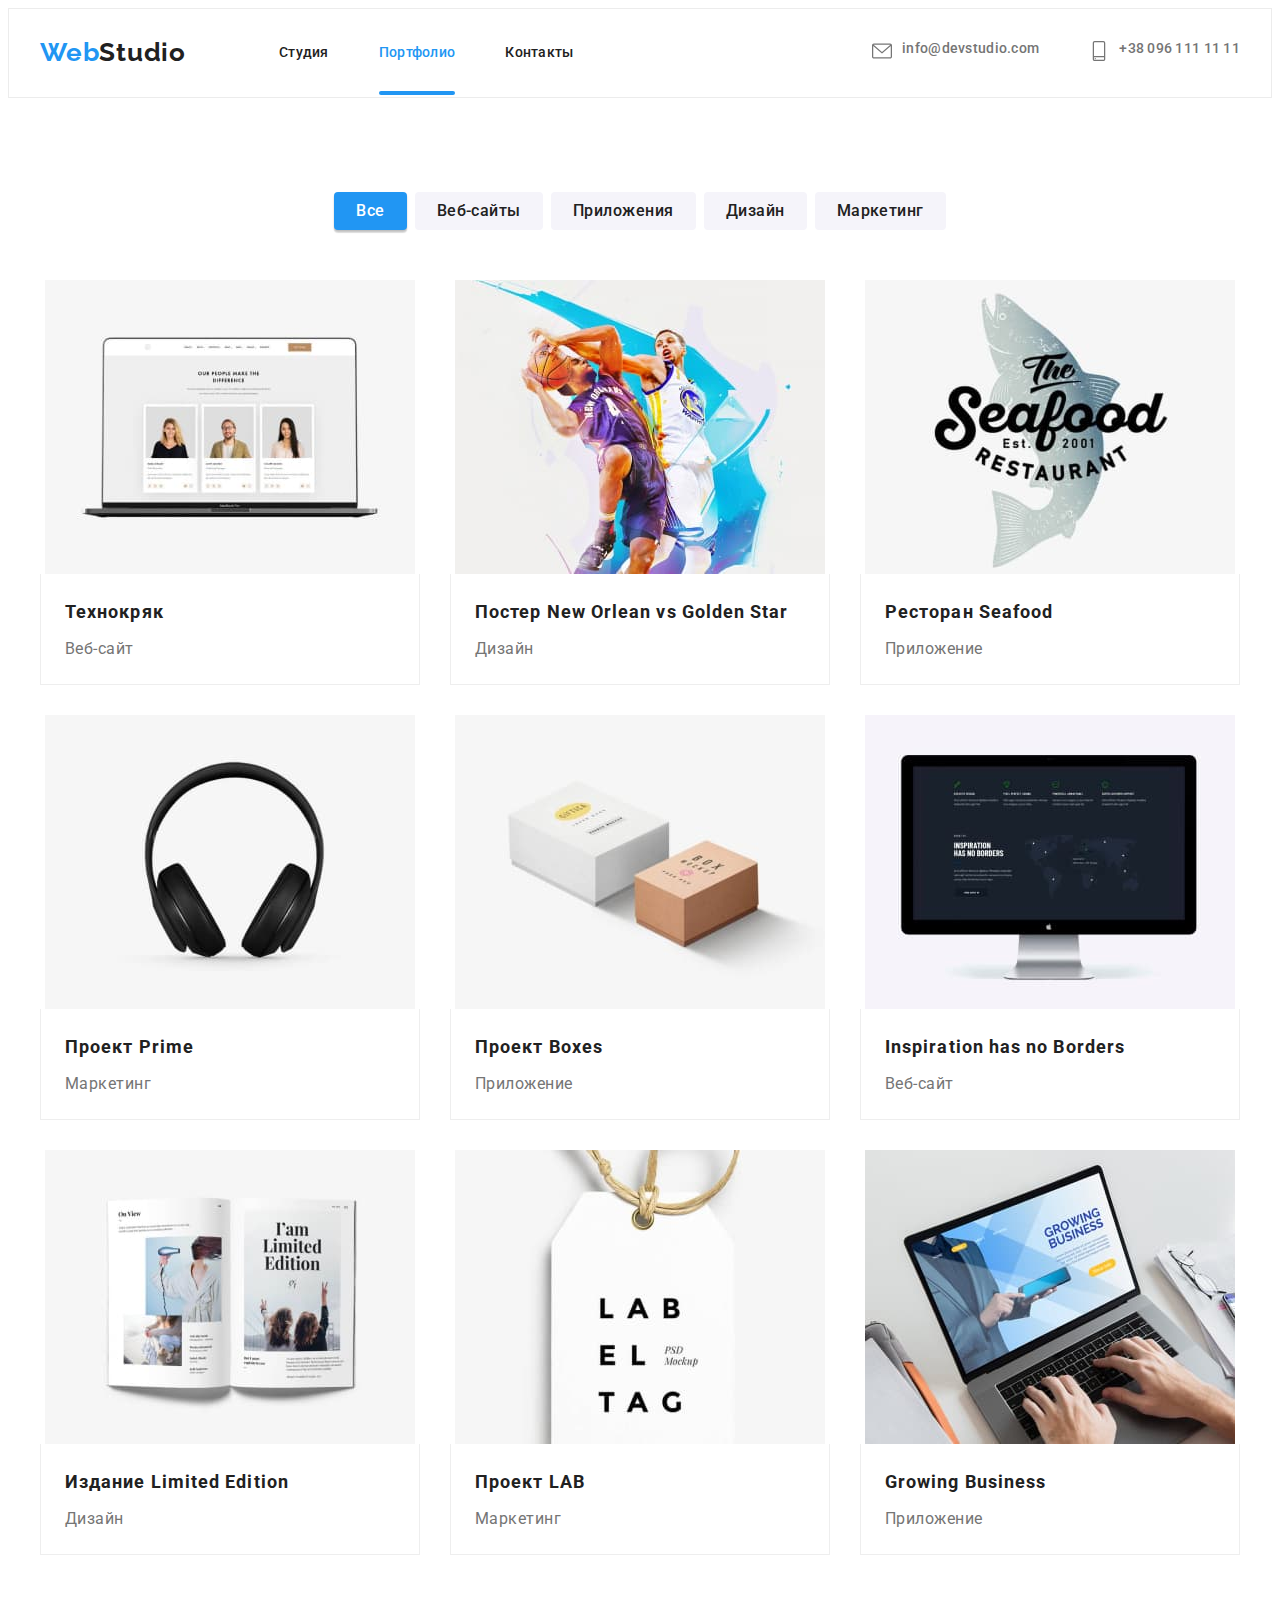
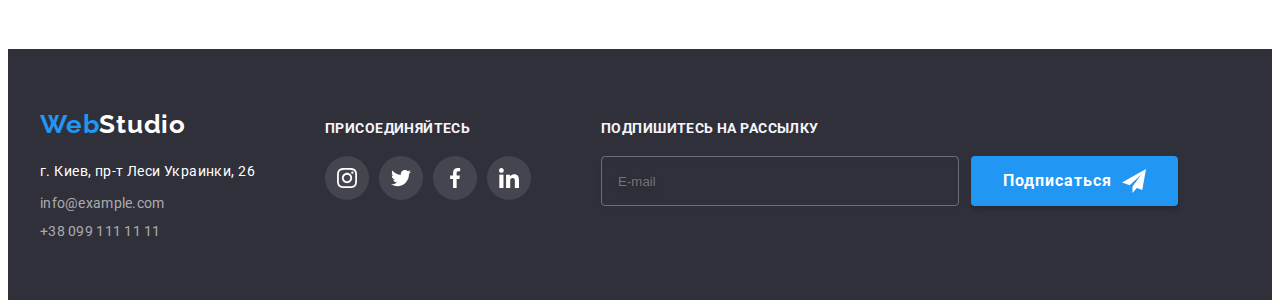
==== commit c25f8d1b: "add label and footer" ====
--- a/portfolio.html
+++ b/portfolio.html
@@ -298,6 +298,31 @@
             </li>
           </ul>
         </div>
+        <div class="logo-adress-social">
+          <p class="footer-social-title">Подпишитесь на рассылку</p>
+          <form action="#" class="modal-form">
+            <div class="modal-form-field-email">
+              <label for="user-email" class="modal-input-text-email"></label>
+              <div class="modal-input-wrap-email">
+                <input
+                  type="email"
+                  name="user-email"
+                  class="modal-input-email"
+                  placeholder="E-mail"
+                  id="user-email"
+                  required="required"
+                />
+                <div class="input-button">
+                  <button type="submit" class="hero-btn modal-btn">
+                    Подписаться<svg class="input-btn-icon" width="24" height="24">
+                      <use href="./images/icons.svg#icon-icon-send"></use>
+                    </svg>
+                  </button>
+                </div>
+              </div>
+            </div>
+          </form>
+        </div>
       </div>
     </footer>
   </body>
--- a/css/styles.css
+++ b/css/styles.css
@@ -600,6 +600,12 @@
 .logo-adress-social {
   margin-left: 70px;
 }
+
+.input-button {
+  position: absolute;
+  left: 370px;
+  top: 0;
+}
 .footer-social-item + .footer-social-item {
   margin-left: 10px;
 }
@@ -657,8 +663,18 @@
   left: 50%;
   transform: scale(1) rotate(0) translate(-50%, -50%);
   transition: transform 250ms;
-}
-
+  padding: 40px;
+}
+.modal-title {
+  font-style: normal;
+  font-weight: bold;
+  font-size: 20px;
+  line-height: 1.15;
+  text-align: center;
+  letter-spacing: 0.03em;
+  color: var(--second-tittle-color);
+  margin-bottom: 12px;
+}
 .modal-close {
   position: absolute;
   top: 10px;
@@ -673,12 +689,184 @@
   justify-content: center;
 }
 
+.modal-close:hover,
+.modal-close:focus {
+  fill: var(--main-button-color);
+}
+
 .is-hidden {
   visibility: hidden;
   opacity: 0;
   pointer-events: none;
 }
 
+.modal-form-field {
+  margin-bottom: 10px;
+}
+.modal-form-field-input {
+  margin-bottom: 20px;
+}
+.modal-input-wrap {
+  position: relative;
+}
+.modal-input-wrap-email {
+  position: relative;
+}
+/* .modal-form-field-email {
+  margin-bottom: 10px;
+} */
+.modal-input-text-email {
+  /*   font-size: 12px;
+  display: block;
+  margin-bottom: 4px;
+  color: var(--fourth-text-color);
+  font-style: normal;
+  font-weight: normal;
+  line-height: 1.17;
+  letter-spacing: 0.01em;
+  color: var(--first-text-color); */
+}
+
+.modal-input {
+  width: 100%;
+  height: 40px;
+  border: 1px solid rgba(33, 33, 33, 0.2);
+  border-radius: 4px;
+  outline: none;
+  box-sizing: border-box;
+  padding-left: 42px;
+  padding-right: 42px;
+  background-color: transparent;
+  color: var(--second-tittle-color);
+  transition: border-color var(--ms--cubic);
+}
+
+.modal-input-email {
+  width: 358px;
+  height: 50px;
+  border: 1px solid rgba(255, 255, 255, 0.3);
+  filter: drop-shadow(0px 4px 4px rgba(0, 0, 0, 0.15));
+  border-radius: 4px;
+  outline: none;
+  box-sizing: border-box;
+  padding-left: 16px;
+  background-color: transparent;
+  color: rgba(255, 255, 255, 0.6);
+  transition: border-color var(--ms--cubic);
+}
+.modal-input-email:focus {
+  border-color: var(--main-button-color);
+}
+
+.modal-input:focus + .input-icon {
+  fill: var(--main-button-color);
+}
+
+.modal-input:focus,
+.modal-text:focus {
+  border-color: var(--main-button-color);
+}
+
+.input-icon {
+  position: absolute;
+  top: 50%;
+  transform: translateY(-50%);
+  left: 12px;
+  transition: fill var(--ms--cubic);
+}
+
+.modal-text {
+  width: 100%;
+  height: 120px;
+  border: 1px solid rgba(33, 33, 33, 0.2);
+  border-radius: 4px;
+  box-sizing: border-box;
+  outline: none;
+  padding: 12px 16px;
+  resize: none;
+  background-color: transparent;
+  color: var(--second-tittle-color);
+  transition: border-color var(--ms--cubic);
+}
+
+.modal-text::placeholder {
+  font-size: 14px;
+  color: rgba(117, 117, 117, 0.5);
+  font-style: normal;
+  font-weight: normal;
+  font-size: 14px;
+  line-height: 1.14;
+  letter-spacing: 0.01em;
+}
+
+.modal-input-text {
+  font-size: 12px;
+  display: block;
+  margin-bottom: 4px;
+  color: var(--fourth-text-color);
+  font-style: normal;
+  font-weight: normal;
+  line-height: 1.17;
+  letter-spacing: 0.01em;
+  color: var(--first-text-color);
+}
+
+.modal-btn {
+  margin: 0 auto;
+  color: var(--main-title-color);
+  display: flex;
+  align-items: center;
+  justify-content: center;
+  fill: var(--main-title-color);
+}
+.input-btn-icon {
+  margin-left: 10px;
+}
+.modal-check-text {
+  font-size: 14px;
+  color: var(--first-text-color);
+  display: flex;
+  position: relative;
+  align-items: center;
+  font-style: normal;
+  font-weight: normal;
+  line-height: 1.71;
+  letter-spacing: 0.03em;
+  justify-content: center;
+  margin-bottom: 30px;
+}
+.modal-check-text span {
+  width: 16px;
+  height: 15px;
+  border: 2px solid #000000;
+  margin-right: 5px;
+  border-radius: 2px;
+  display: flex;
+  align-items: center;
+  justify-content: center;
+}
+.modal-important-text {
+  font-size: 14px;
+  color: var(--main-button-color);
+  font-style: normal;
+  font-weight: normal;
+  line-height: 1.71;
+  letter-spacing: 0.03em;
+  text-decoration: underline;
+  padding-left: 7px;
+}
+.icon-check {
+  fill: transparent;
+}
+
+.modal-check:checked + .modal-check-text span {
+  background-color: var(--main-button-color);
+  border: none;
+}
+
+.modal-check:checked + .modal-check-text .icon-check {
+  fill: var(--main-title-color);
+}
 /* -------------PORTFOLIO*/
 .main-current {
   color: var(--main-title-color);
--- a/css/styles.css
+++ b/css/styles.css
@@ -600,6 +600,12 @@
 .logo-adress-social {
   margin-left: 70px;
 }
+
+.input-button {
+  position: absolute;
+  left: 370px;
+  top: 0;
+}
 .footer-social-item + .footer-social-item {
   margin-left: 10px;
 }
@@ -657,8 +663,18 @@
   left: 50%;
   transform: scale(1) rotate(0) translate(-50%, -50%);
   transition: transform 250ms;
-}
-
+  padding: 40px;
+}
+.modal-title {
+  font-style: normal;
+  font-weight: bold;
+  font-size: 20px;
+  line-height: 1.15;
+  text-align: center;
+  letter-spacing: 0.03em;
+  color: var(--second-tittle-color);
+  margin-bottom: 12px;
+}
 .modal-close {
   position: absolute;
   top: 10px;
@@ -673,12 +689,184 @@
   justify-content: center;
 }
 
+.modal-close:hover,
+.modal-close:focus {
+  fill: var(--main-button-color);
+}
+
 .is-hidden {
   visibility: hidden;
   opacity: 0;
   pointer-events: none;
 }
 
+.modal-form-field {
+  margin-bottom: 10px;
+}
+.modal-form-field-input {
+  margin-bottom: 20px;
+}
+.modal-input-wrap {
+  position: relative;
+}
+.modal-input-wrap-email {
+  position: relative;
+}
+/* .modal-form-field-email {
+  margin-bottom: 10px;
+} */
+.modal-input-text-email {
+  /*   font-size: 12px;
+  display: block;
+  margin-bottom: 4px;
+  color: var(--fourth-text-color);
+  font-style: normal;
+  font-weight: normal;
+  line-height: 1.17;
+  letter-spacing: 0.01em;
+  color: var(--first-text-color); */
+}
+
+.modal-input {
+  width: 100%;
+  height: 40px;
+  border: 1px solid rgba(33, 33, 33, 0.2);
+  border-radius: 4px;
+  outline: none;
+  box-sizing: border-box;
+  padding-left: 42px;
+  padding-right: 42px;
+  background-color: transparent;
+  color: var(--second-tittle-color);
+  transition: border-color var(--ms--cubic);
+}
+
+.modal-input-email {
+  width: 358px;
+  height: 50px;
+  border: 1px solid rgba(255, 255, 255, 0.3);
+  filter: drop-shadow(0px 4px 4px rgba(0, 0, 0, 0.15));
+  border-radius: 4px;
+  outline: none;
+  box-sizing: border-box;
+  padding-left: 16px;
+  background-color: transparent;
+  color: rgba(255, 255, 255, 0.6);
+  transition: border-color var(--ms--cubic);
+}
+.modal-input-email:focus {
+  border-color: var(--main-button-color);
+}
+
+.modal-input:focus + .input-icon {
+  fill: var(--main-button-color);
+}
+
+.modal-input:focus,
+.modal-text:focus {
+  border-color: var(--main-button-color);
+}
+
+.input-icon {
+  position: absolute;
+  top: 50%;
+  transform: translateY(-50%);
+  left: 12px;
+  transition: fill var(--ms--cubic);
+}
+
+.modal-text {
+  width: 100%;
+  height: 120px;
+  border: 1px solid rgba(33, 33, 33, 0.2);
+  border-radius: 4px;
+  box-sizing: border-box;
+  outline: none;
+  padding: 12px 16px;
+  resize: none;
+  background-color: transparent;
+  color: var(--second-tittle-color);
+  transition: border-color var(--ms--cubic);
+}
+
+.modal-text::placeholder {
+  font-size: 14px;
+  color: rgba(117, 117, 117, 0.5);
+  font-style: normal;
+  font-weight: normal;
+  font-size: 14px;
+  line-height: 1.14;
+  letter-spacing: 0.01em;
+}
+
+.modal-input-text {
+  font-size: 12px;
+  display: block;
+  margin-bottom: 4px;
+  color: var(--fourth-text-color);
+  font-style: normal;
+  font-weight: normal;
+  line-height: 1.17;
+  letter-spacing: 0.01em;
+  color: var(--first-text-color);
+}
+
+.modal-btn {
+  margin: 0 auto;
+  color: var(--main-title-color);
+  display: flex;
+  align-items: center;
+  justify-content: center;
+  fill: var(--main-title-color);
+}
+.input-btn-icon {
+  margin-left: 10px;
+}
+.modal-check-text {
+  font-size: 14px;
+  color: var(--first-text-color);
+  display: flex;
+  position: relative;
+  align-items: center;
+  font-style: normal;
+  font-weight: normal;
+  line-height: 1.71;
+  letter-spacing: 0.03em;
+  justify-content: center;
+  margin-bottom: 30px;
+}
+.modal-check-text span {
+  width: 16px;
+  height: 15px;
+  border: 2px solid #000000;
+  margin-right: 5px;
+  border-radius: 2px;
+  display: flex;
+  align-items: center;
+  justify-content: center;
+}
+.modal-important-text {
+  font-size: 14px;
+  color: var(--main-button-color);
+  font-style: normal;
+  font-weight: normal;
+  line-height: 1.71;
+  letter-spacing: 0.03em;
+  text-decoration: underline;
+  padding-left: 7px;
+}
+.icon-check {
+  fill: transparent;
+}
+
+.modal-check:checked + .modal-check-text span {
+  background-color: var(--main-button-color);
+  border: none;
+}
+
+.modal-check:checked + .modal-check-text .icon-check {
+  fill: var(--main-title-color);
+}
 /* -------------PORTFOLIO*/
 .main-current {
   color: var(--main-title-color);
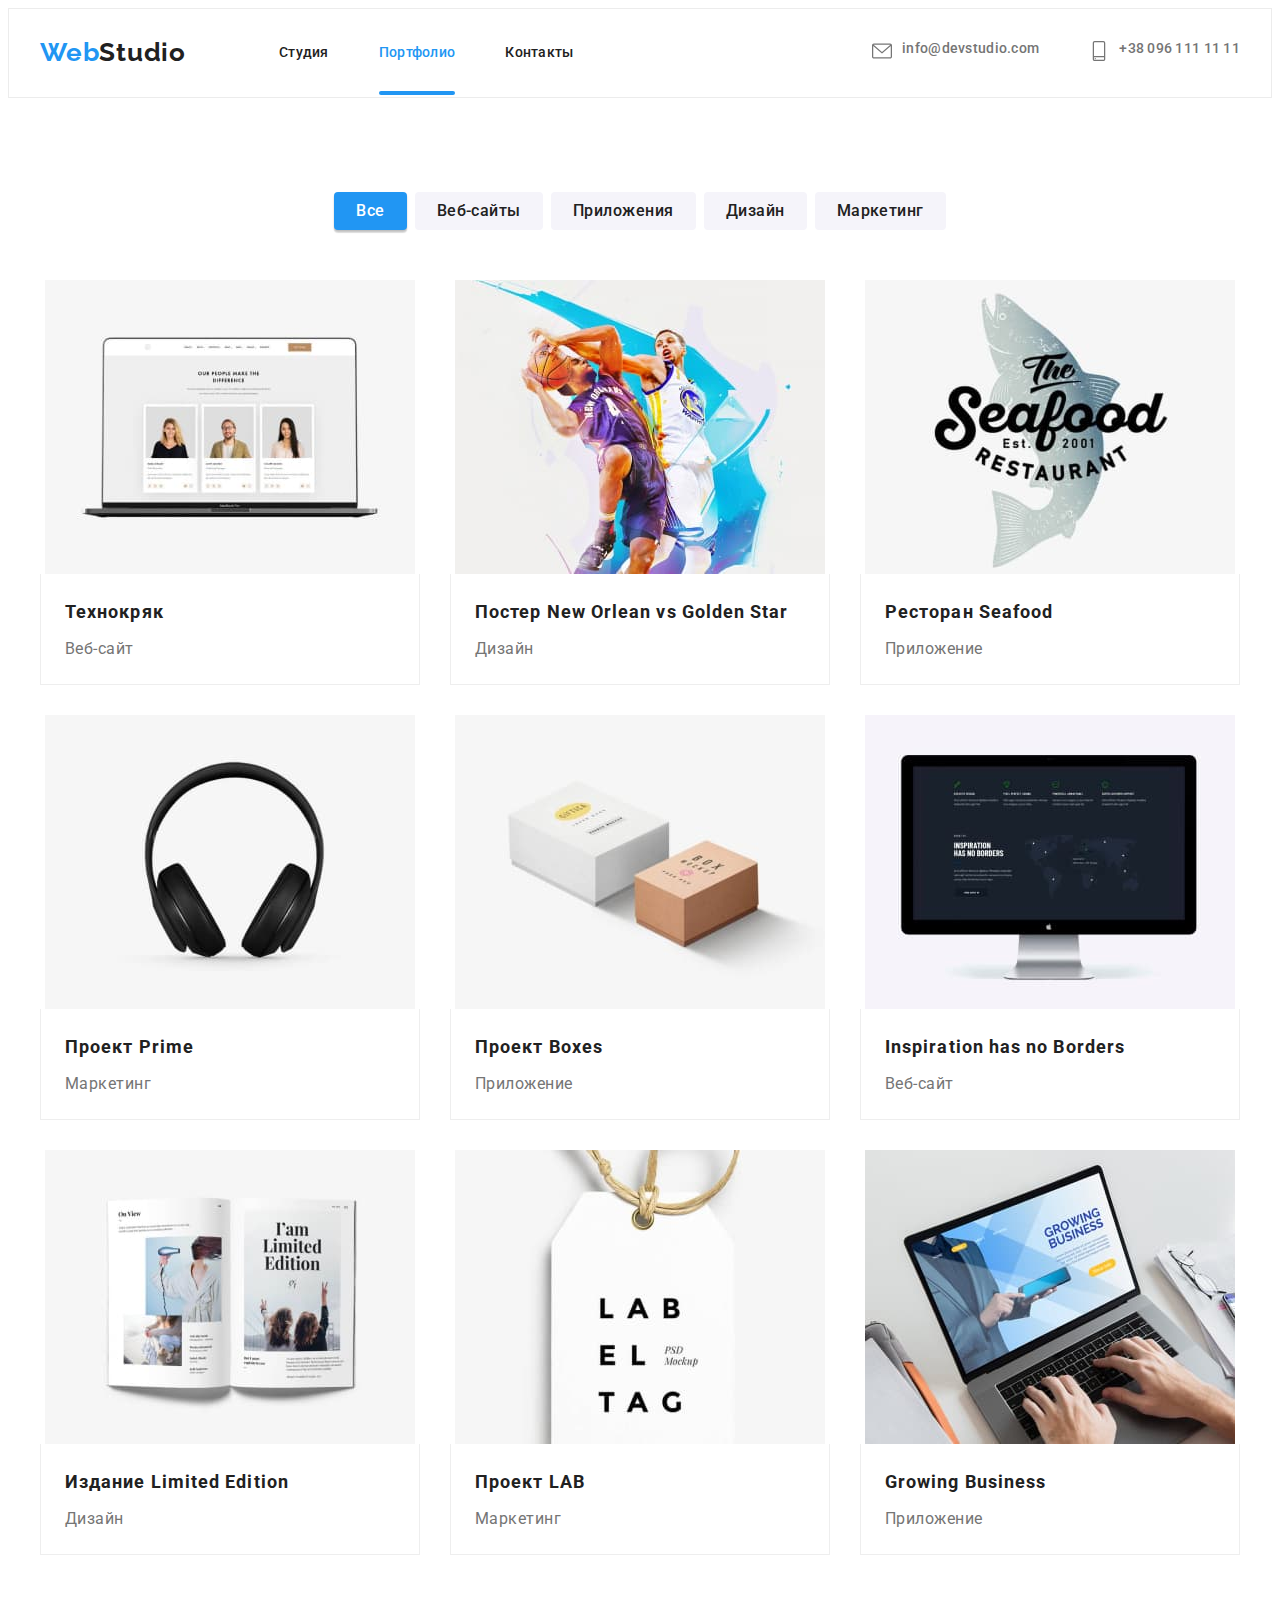
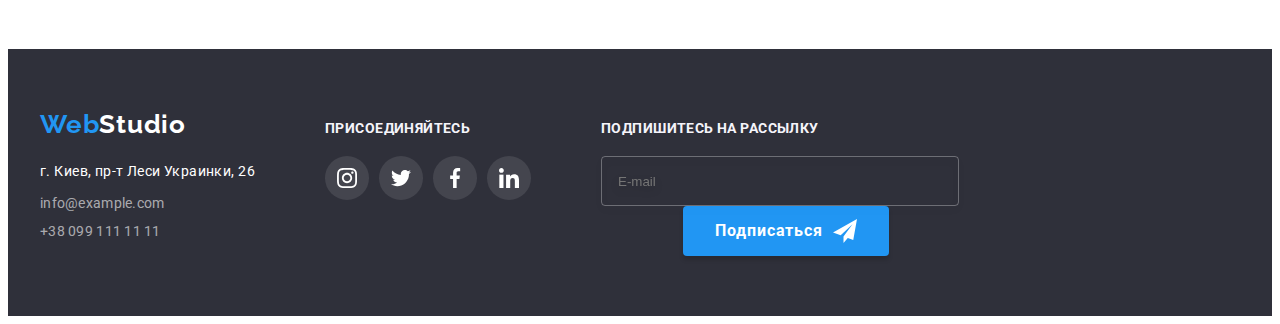
==== commit 73683d3f: "add fix" ====
--- a/portfolio.html
+++ b/portfolio.html
@@ -71,19 +71,19 @@
         <div class="container">
           <ul class="main-list list">
             <li class="main-item">
-              <button class="main-current mainsbtn" type="button">Все</button>
-            </li>
-            <li class="main-item">
-              <button class="main-btn mainsbtn" type="button">Веб-сайты</button>
-            </li>
-            <li class="main-item">
-              <button class="main-btn mainsbtn" type="button">Приложения</button>
-            </li>
-            <li class="main-item">
-              <button class="main-btn mainsbtn" type="button">Дизайн</button>
-            </li>
-            <li class="main-item">
-              <button class="main-btn mainsbtn" type="button">Маркетинг</button>
+              <button class="main-current mains-btn" type="button">Все</button>
+            </li>
+            <li class="main-item">
+              <button class="main-btn mains-btn" type="button">Веб-сайты</button>
+            </li>
+            <li class="main-item">
+              <button class="main-btn mains-btn" type="button">Приложения</button>
+            </li>
+            <li class="main-item">
+              <button class="main-btn mains-btn" type="button">Дизайн</button>
+            </li>
+            <li class="main-item">
+              <button class="main-btn mains-btn" type="button">Маркетинг</button>
             </li>
           </ul>
           <h1 class="visually-hidden">Портфолио</h1>
--- a/css/styles.css
+++ b/css/styles.css
@@ -103,7 +103,7 @@
   letter-spacing: 0.02em;
 }
 
-.mainsbtn {
+.mains-btn {
   font-family: inherit;
   border-radius: 4px;
   border: none;
@@ -130,6 +130,7 @@
 .header-navigation {
   display: flex;
   align-items: center;
+  margin-right: auto;
 }
 .header-container {
   display: flex;
@@ -268,6 +269,62 @@
   border-radius: 4px;
   box-shadow: 0px 4px 4px rgba(0, 0, 0, 0.15);
 }
+
+.hero {
+  background-color: var(--main-hero-color);
+  background-image: linear-gradient(rgba(47, 48, 58, 0.4), rgba(47, 48, 58, 0.4)),
+    url(../images/hero-bg.jpg);
+  background-repeat: no-repeat;
+  background-position: center;
+  background-size: cover;
+  font-style: inherit;
+  text-align: center;
+  max-height: 600px;
+  max-width: 1600px;
+  margin: 0 auto;
+  padding-top: 200px;
+  padding-bottom: 200px;
+}
+
+.hero-item {
+  font-weight: 900;
+  font-size: 44px;
+  line-height: 1.5;
+  letter-spacing: 0.06em;
+  text-transform: uppercase;
+  color: var(--main-title-color);
+  margin: auto;
+  display: block;
+  width: 696px;
+  margin-bottom: 30px;
+}
+.hero-btn-input {
+  font-family: inherit;
+  font-weight: 700;
+  font-size: 16px;
+  line-height: 1.9;
+  align-items: center;
+  letter-spacing: 0.06em;
+  color: var(--main-title-color);
+  background: var(--main-button-color);
+  box-shadow: 0px 4px 4px rgba(0, 0, 0, 0.15);
+  border-radius: 4px;
+  border: none;
+  padding: 10px 28px 10px 29px;
+  display: block;
+  margin: auto;
+  min-width: 200px;
+  min-height: 50px;
+  transition: background-color var(--ms--cubic), border-radius var(--ms--cubic),
+    box-shadow var(--ms--cubic);
+}
+
+.hero-btn-input:hover,
+.hero-btn-input:focus {
+  background-color: var(--button-color);
+  border-radius: 4px;
+  box-shadow: 0px 4px 4px rgba(0, 0, 0, 0.15);
+}
 .section {
   padding-top: 94px;
   padding-bottom: 94px;
@@ -600,11 +657,8 @@
 .logo-adress-social {
   margin-left: 70px;
 }
-
-.input-button {
-  position: absolute;
-  left: 370px;
-  top: 0;
+.modal-adress-social {
+  margin-left: 93px;
 }
 .footer-social-item + .footer-social-item {
   margin-left: 10px;
@@ -677,8 +731,8 @@
 }
 .modal-close {
   position: absolute;
-  top: 10px;
-  right: 10px;
+  top: 8px;
+  right: 8px;
   width: 30px;
   height: 30px;
   background-color: transparent;
@@ -701,7 +755,7 @@
 }
 
 .modal-form-field {
-  margin-bottom: 10px;
+  margin-bottom: 30px;
 }
 .modal-form-field-input {
   margin-bottom: 20px;
@@ -709,12 +763,10 @@
 .modal-input-wrap {
   position: relative;
 }
-.modal-input-wrap-email {
-  position: relative;
-}
-/* .modal-form-field-email {
-  margin-bottom: 10px;
-} */
+
+.modal-form-field-email {
+  display: flex;
+}
 .modal-input-text-email {
   /*   font-size: 12px;
   display: block;
@@ -753,6 +805,7 @@
   background-color: transparent;
   color: rgba(255, 255, 255, 0.6);
   transition: border-color var(--ms--cubic);
+  margin-right: 12px;
 }
 .modal-input-email:focus {
   border-color: var(--main-button-color);
@@ -777,6 +830,7 @@
 
 .modal-text {
   width: 100%;
+  display: block;
   height: 120px;
   border: 1px solid rgba(33, 33, 33, 0.2);
   border-radius: 4px;
@@ -833,7 +887,6 @@
   line-height: 1.71;
   letter-spacing: 0.03em;
   justify-content: center;
-  margin-bottom: 30px;
 }
 .modal-check-text span {
   width: 16px;
@@ -859,14 +912,16 @@
   fill: transparent;
 }
 
-.modal-check:checked + .modal-check-text span {
+.modal-check:checked + .modal-check-text span,
+.modal-check:focus + .modal-check-text span {
   background-color: var(--main-button-color);
   border: none;
 }
-
-.modal-check:checked + .modal-check-text .icon-check {
+.modal-check:checked + .modal-check-text .icon-check,
+.modal-check:focus + .modal-check-text .icon-check {
   fill: var(--main-title-color);
 }
+
 /* -------------PORTFOLIO*/
 .main-current {
   color: var(--main-title-color);
@@ -927,8 +982,7 @@
 
 .portfolio-link {
   display: block;
-  transition: box-shadow var(--ms--cubic);
-  transition: transform var(--ms--cubic);
+  transition: box-shadow var(--ms--cubic), transform var(--ms--cubic);
 }
 
 .portfolio-link:hover,
--- a/css/styles.css
+++ b/css/styles.css
@@ -103,7 +103,7 @@
   letter-spacing: 0.02em;
 }
 
-.mainsbtn {
+.mains-btn {
   font-family: inherit;
   border-radius: 4px;
   border: none;
@@ -130,6 +130,7 @@
 .header-navigation {
   display: flex;
   align-items: center;
+  margin-right: auto;
 }
 .header-container {
   display: flex;
@@ -268,6 +269,62 @@
   border-radius: 4px;
   box-shadow: 0px 4px 4px rgba(0, 0, 0, 0.15);
 }
+
+.hero {
+  background-color: var(--main-hero-color);
+  background-image: linear-gradient(rgba(47, 48, 58, 0.4), rgba(47, 48, 58, 0.4)),
+    url(../images/hero-bg.jpg);
+  background-repeat: no-repeat;
+  background-position: center;
+  background-size: cover;
+  font-style: inherit;
+  text-align: center;
+  max-height: 600px;
+  max-width: 1600px;
+  margin: 0 auto;
+  padding-top: 200px;
+  padding-bottom: 200px;
+}
+
+.hero-item {
+  font-weight: 900;
+  font-size: 44px;
+  line-height: 1.5;
+  letter-spacing: 0.06em;
+  text-transform: uppercase;
+  color: var(--main-title-color);
+  margin: auto;
+  display: block;
+  width: 696px;
+  margin-bottom: 30px;
+}
+.hero-btn-input {
+  font-family: inherit;
+  font-weight: 700;
+  font-size: 16px;
+  line-height: 1.9;
+  align-items: center;
+  letter-spacing: 0.06em;
+  color: var(--main-title-color);
+  background: var(--main-button-color);
+  box-shadow: 0px 4px 4px rgba(0, 0, 0, 0.15);
+  border-radius: 4px;
+  border: none;
+  padding: 10px 28px 10px 29px;
+  display: block;
+  margin: auto;
+  min-width: 200px;
+  min-height: 50px;
+  transition: background-color var(--ms--cubic), border-radius var(--ms--cubic),
+    box-shadow var(--ms--cubic);
+}
+
+.hero-btn-input:hover,
+.hero-btn-input:focus {
+  background-color: var(--button-color);
+  border-radius: 4px;
+  box-shadow: 0px 4px 4px rgba(0, 0, 0, 0.15);
+}
 .section {
   padding-top: 94px;
   padding-bottom: 94px;
@@ -600,11 +657,8 @@
 .logo-adress-social {
   margin-left: 70px;
 }
-
-.input-button {
-  position: absolute;
-  left: 370px;
-  top: 0;
+.modal-adress-social {
+  margin-left: 93px;
 }
 .footer-social-item + .footer-social-item {
   margin-left: 10px;
@@ -677,8 +731,8 @@
 }
 .modal-close {
   position: absolute;
-  top: 10px;
-  right: 10px;
+  top: 8px;
+  right: 8px;
   width: 30px;
   height: 30px;
   background-color: transparent;
@@ -701,7 +755,7 @@
 }
 
 .modal-form-field {
-  margin-bottom: 10px;
+  margin-bottom: 30px;
 }
 .modal-form-field-input {
   margin-bottom: 20px;
@@ -709,12 +763,10 @@
 .modal-input-wrap {
   position: relative;
 }
-.modal-input-wrap-email {
-  position: relative;
-}
-/* .modal-form-field-email {
-  margin-bottom: 10px;
-} */
+
+.modal-form-field-email {
+  display: flex;
+}
 .modal-input-text-email {
   /*   font-size: 12px;
   display: block;
@@ -753,6 +805,7 @@
   background-color: transparent;
   color: rgba(255, 255, 255, 0.6);
   transition: border-color var(--ms--cubic);
+  margin-right: 12px;
 }
 .modal-input-email:focus {
   border-color: var(--main-button-color);
@@ -777,6 +830,7 @@
 
 .modal-text {
   width: 100%;
+  display: block;
   height: 120px;
   border: 1px solid rgba(33, 33, 33, 0.2);
   border-radius: 4px;
@@ -833,7 +887,6 @@
   line-height: 1.71;
   letter-spacing: 0.03em;
   justify-content: center;
-  margin-bottom: 30px;
 }
 .modal-check-text span {
   width: 16px;
@@ -859,14 +912,16 @@
   fill: transparent;
 }
 
-.modal-check:checked + .modal-check-text span {
+.modal-check:checked + .modal-check-text span,
+.modal-check:focus + .modal-check-text span {
   background-color: var(--main-button-color);
   border: none;
 }
-
-.modal-check:checked + .modal-check-text .icon-check {
+.modal-check:checked + .modal-check-text .icon-check,
+.modal-check:focus + .modal-check-text .icon-check {
   fill: var(--main-title-color);
 }
+
 /* -------------PORTFOLIO*/
 .main-current {
   color: var(--main-title-color);
@@ -927,8 +982,7 @@
 
 .portfolio-link {
   display: block;
-  transition: box-shadow var(--ms--cubic);
-  transition: transform var(--ms--cubic);
+  transition: box-shadow var(--ms--cubic), transform var(--ms--cubic);
 }
 
 .portfolio-link:hover,
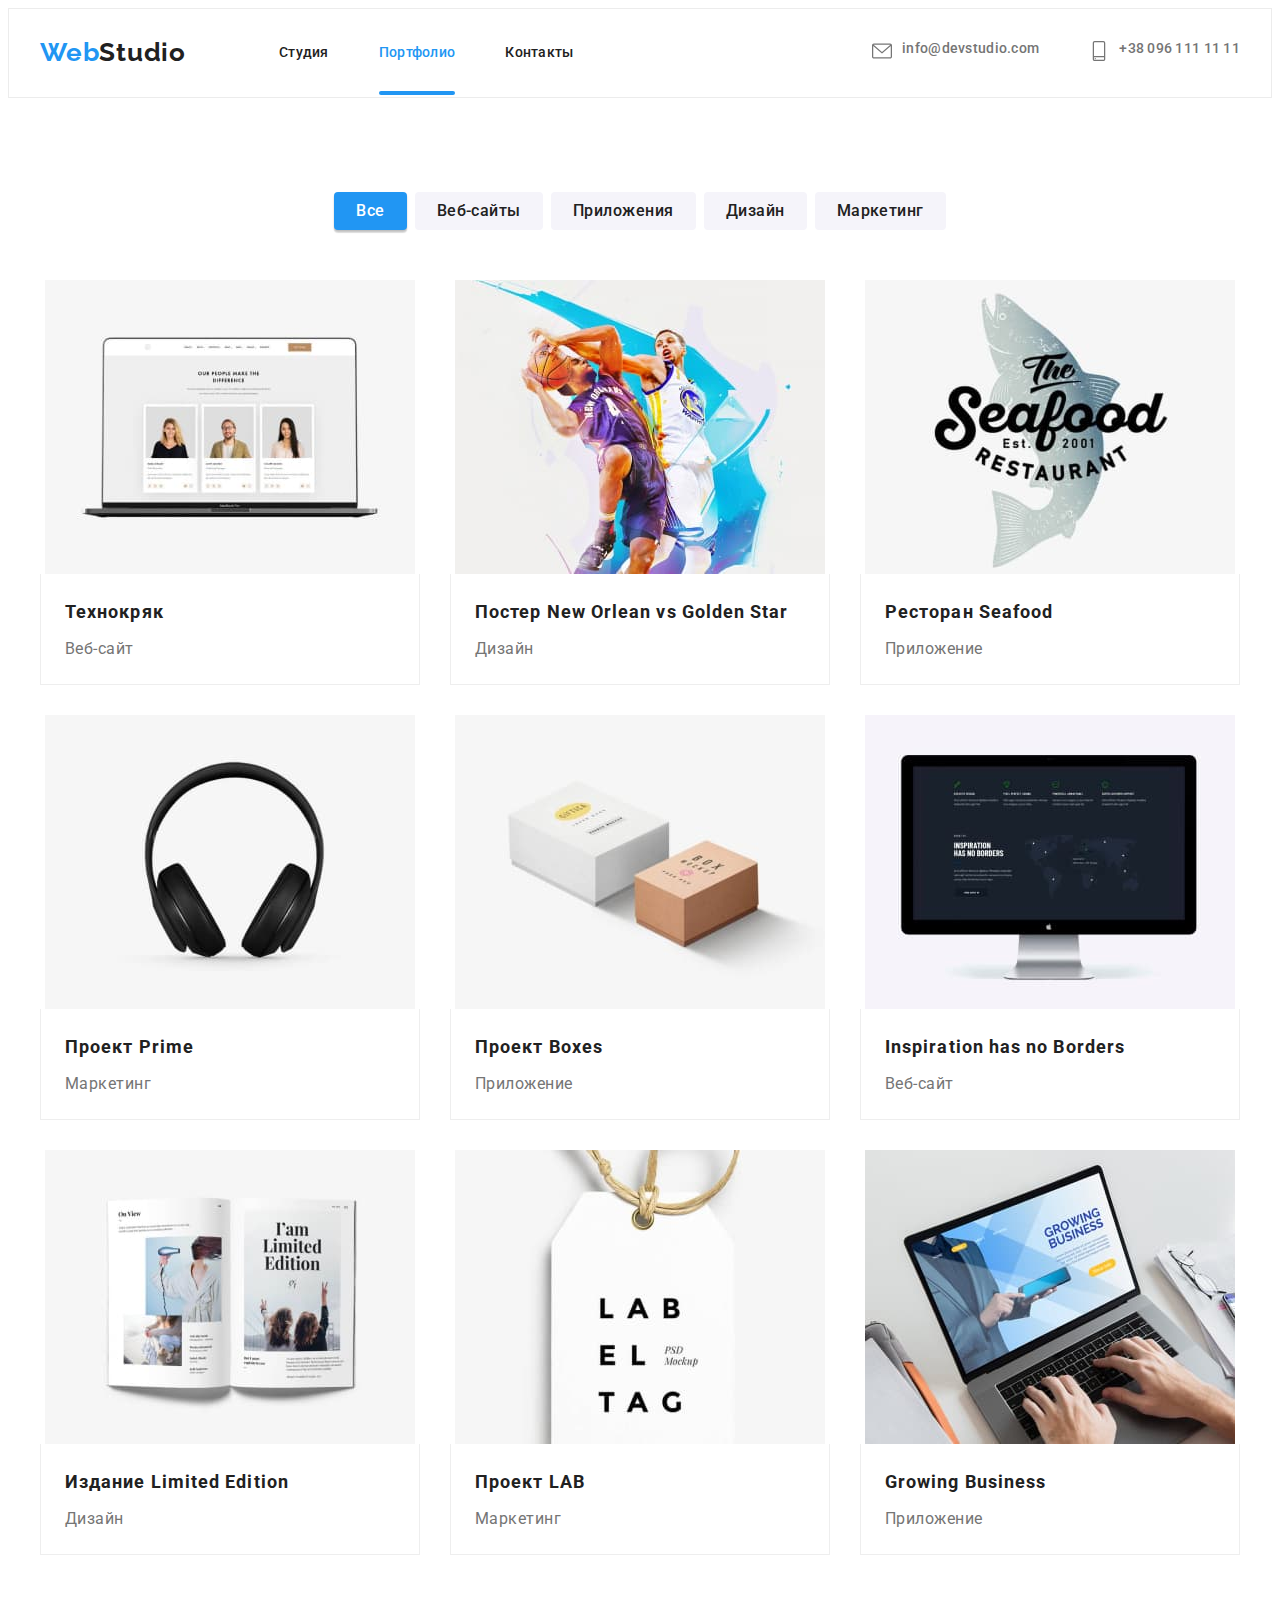
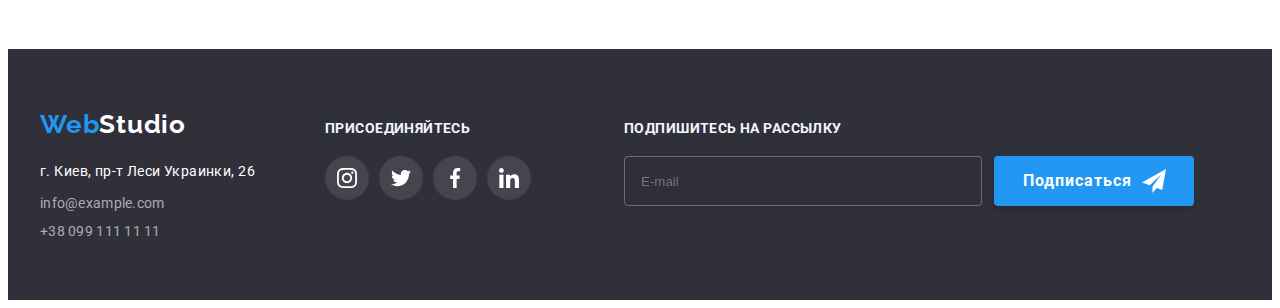
==== commit d512fb01: "final" ====
--- a/portfolio.html
+++ b/portfolio.html
@@ -298,12 +298,11 @@
             </li>
           </ul>
         </div>
-        <div class="logo-adress-social">
+        <div class="modal-adress-social">
           <p class="footer-social-title">Подпишитесь на рассылку</p>
           <form action="#" class="modal-form">
             <div class="modal-form-field-email">
-              <label for="user-email" class="modal-input-text-email"></label>
-              <div class="modal-input-wrap-email">
+              <label for="user-email" class="modal-input-text-email">
                 <input
                   type="email"
                   name="user-email"
@@ -312,14 +311,13 @@
                   id="user-email"
                   required="required"
                 />
-                <div class="input-button">
-                  <button type="submit" class="hero-btn modal-btn">
-                    Подписаться<svg class="input-btn-icon" width="24" height="24">
-                      <use href="./images/icons.svg#icon-icon-send"></use>
-                    </svg>
-                  </button>
-                </div>
-              </div>
+              </label>
+
+              <button type="submit" class="hero-btn-input modal-btn">
+                Подписаться<svg class="input-btn-icon" width="24" height="24">
+                  <use href="./images/icons.svg#icon-icon-send"></use>
+                </svg>
+              </button>
             </div>
           </form>
         </div>
